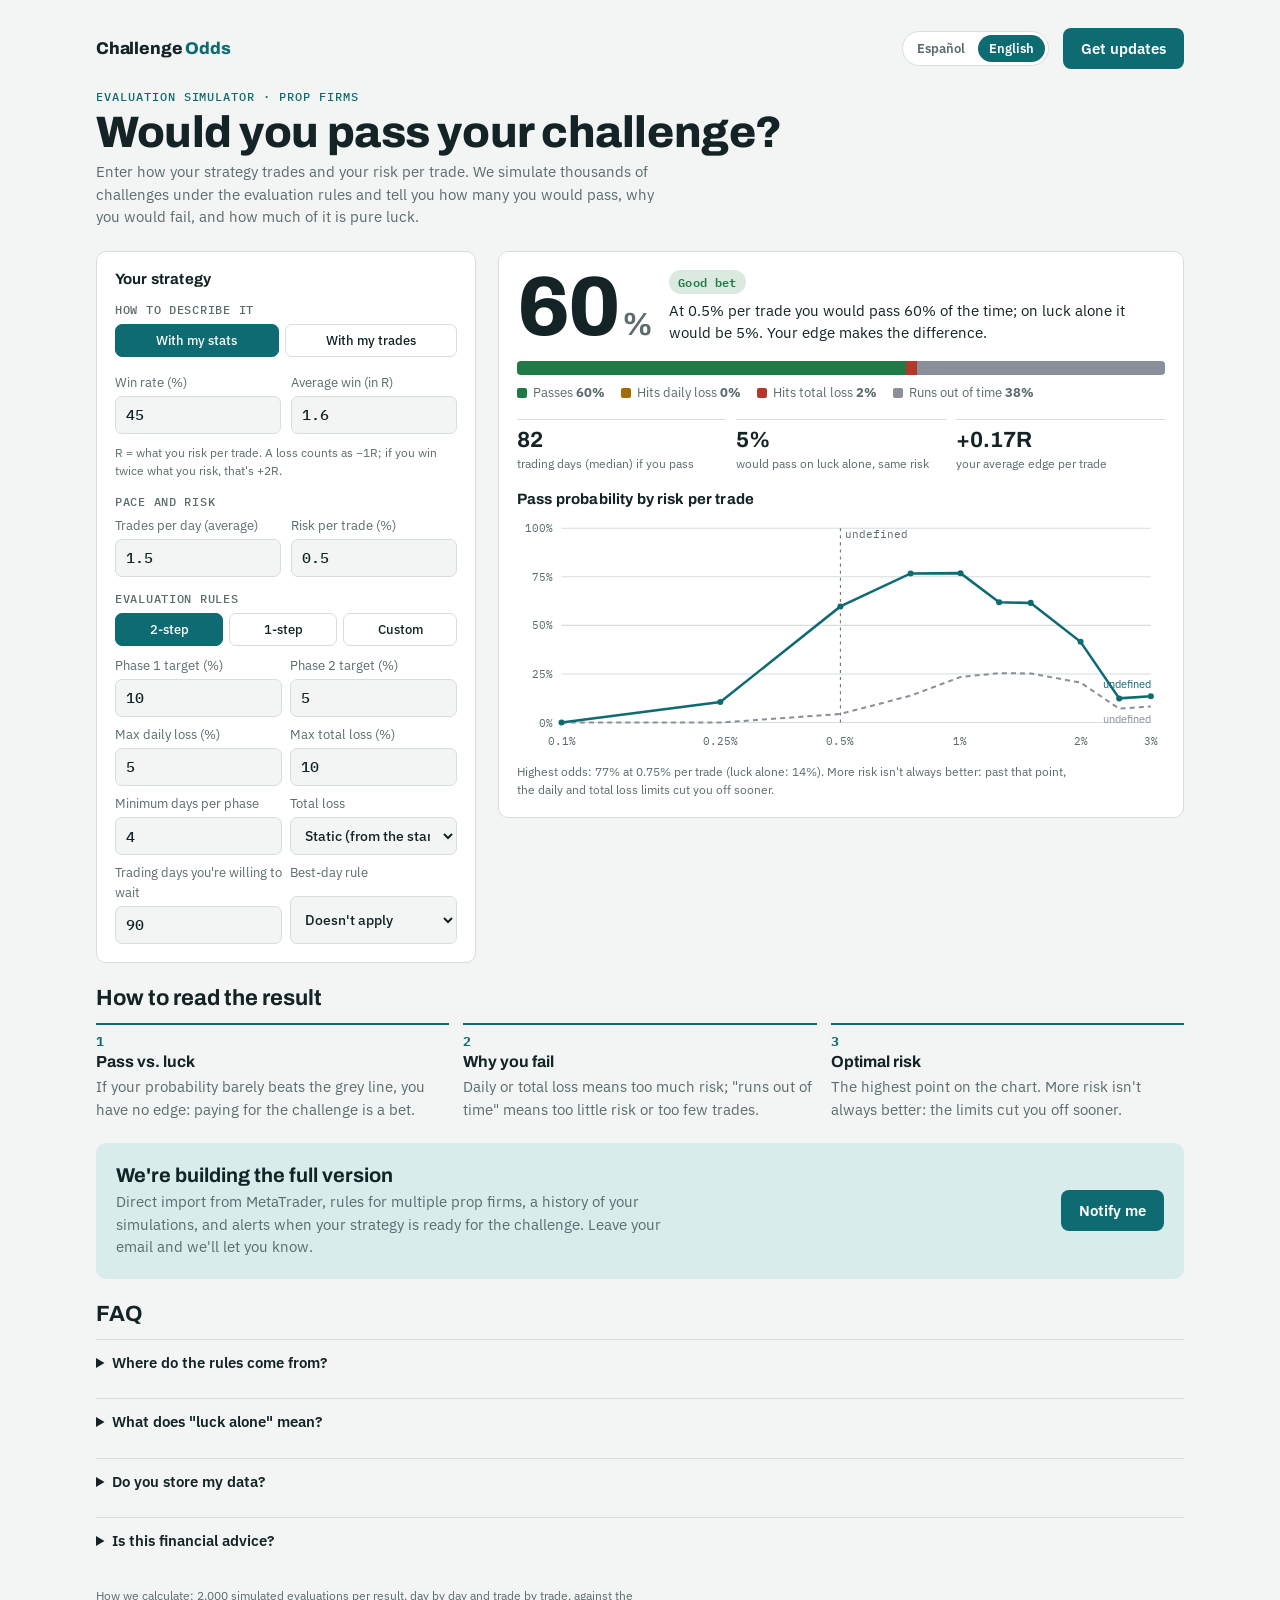
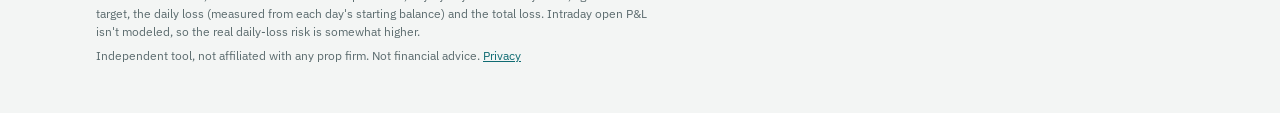
==== en/index.html @ f4de2fc9 "Selector de idioma visible Español/English Co-Authored-By: Claude Opus 5.5 <noreply@anthropic.com> C" ====
<!doctype html>
<html lang="en">
<head>
<meta charset="utf-8">
<meta name="viewport" content="width=device-width,initial-scale=1,viewport-fit=cover">
<title>Challenge Odds · Would you pass your prop firm challenge?</title>
<meta name="description" content="Simulate thousands of prop firm challenges with your strategy and risk per trade. See how likely you are to pass, why you would fail, and how much of it is luck.">
<meta property="og:title" content="Challenge Odds · Would you pass your prop firm challenge?">
<meta property="og:description" content="Free simulator for prop firm traders: pass probability, optimal risk per trade, and a comparison against pure luck.">
<meta property="og:type" content="website">
<meta name="theme-color" content="#0f6b72">
<link rel="alternate" hreflang="es" href="https://felipefg04.github.io/Pruebas-de-fondeo/">
<link rel="alternate" hreflang="en" href="https://felipefg04.github.io/Pruebas-de-fondeo/en/">
<link rel="icon" href="data:image/svg+xml,%3Csvg xmlns='http://www.w3.org/2000/svg' viewBox='0 0 32 32'%3E%3Crect width='32' height='32' rx='7' fill='%230f6b72'/%3E%3Cpath d='M6 22l6-6 5 4 9-11' fill='none' stroke='white' stroke-width='3' stroke-linecap='round' stroke-linejoin='round'/%3E%3C/svg%3E">
<link rel="preconnect" href="https://fonts.googleapis.com">
<link rel="preconnect" href="https://fonts.gstatic.com" crossorigin>
<link rel="stylesheet" href="https://fonts.googleapis.com/css2?family=Archivo:wght@500;700;800&family=IBM+Plex+Sans:wght@400;500;600&family=IBM+Plex+Mono:wght@400;500&display=swap">
<link rel="stylesheet" href="../assets/styles.css">
</head>
<body>
<div class="wrap">
  <nav class="top" aria-label="Main">
    <a class="brand" href="./">Challenge <i>Odds</i></a>
    <span style="display:flex;gap:14px;align-items:center">
      <span class="lang" role="group" aria-label="Language / Idioma"><a href="../" hreflang="es" lang="es">Español</a><a aria-current="page" lang="en">English</a></span>
      <a class="btn" href="#lista" data-waitlist hidden>Get updates</a>
    </span>
  </nav>

  <header>
    <span class="eyebrow">Evaluation simulator · prop firms</span>
    <h1>Would you pass your challenge?</h1>
    <p class="lede">Enter how your strategy trades and your risk per trade. We simulate thousands of challenges under the evaluation rules and tell you how many you would pass, why you would fail, and how much of it is pure luck.</p>
  </header>

  <div class="grid">
    <form class="panel" id="form" autocomplete="off">
      <h2>Your strategy</h2>

      <fieldset>
        <legend>How to describe it</legend>
        <div class="seg" role="group" aria-label="How to enter the strategy">
          <button type="button" data-mode="numeros" aria-pressed="true">With my stats</button>
          <button type="button" data-mode="lista" aria-pressed="false">With my trades</button>
        </div>
      </fieldset>

      <fieldset id="modo-numeros">
        <div class="row">
          <label for="winrate">Win rate (%)<input id="winrate" type="number" min="1" max="99" step="1" value="45"></label>
          <label for="winr">Average win (in R)<input id="winr" type="number" min="0.1" max="20" step="0.1" value="1.6"></label>
        </div>
        <p class="hint">R = what you risk per trade. A loss counts as −1R; if you win twice what you risk, that's +2R.</p>
      </fieldset>

      <fieldset id="modo-lista" hidden>
        <label for="lista">Result of each trade in R (one per line, or separated by spaces)
          <textarea id="lista" spellcheck="false">1.8
-1
-1
2.1
-1
0.4
1.5
-1
-1
2.0
-0.6
1.7</textarea>
        </label>
        <p class="hint">At least 20 trades for the result to mean something. Paste them from your journal or spreadsheet.</p>
      </fieldset>

      <fieldset>
        <legend>Pace and risk</legend>
        <div class="row">
          <label for="tpd">Trades per day (average)<input id="tpd" type="number" min="0.1" max="20" step="0.1" value="1.5"></label>
          <label for="riesgo">Risk per trade (%)<input id="riesgo" type="number" min="0.05" max="5" step="0.05" value="0.5"></label>
        </div>
      </fieldset>

      <fieldset>
        <legend>Evaluation rules</legend>
        <div class="seg" role="group" aria-label="Evaluation type">
          <button type="button" data-preset="dos" aria-pressed="true">2-step</button>
          <button type="button" data-preset="una" aria-pressed="false">1-step</button>
          <button type="button" data-preset="custom" aria-pressed="false">Custom</button>
        </div>
        <div class="rules">
          <label for="meta1">Phase 1 target (%)<input id="meta1" type="number" step="0.5" min="1" max="50"></label>
          <label for="meta2">Phase 2 target (%)<input id="meta2" type="number" step="0.5" min="0" max="50"></label>
          <label for="diaria">Max daily loss (%)<input id="diaria" type="number" step="0.5" min="0.5" max="50"></label>
          <label for="maxima">Max total loss (%)<input id="maxima" type="number" step="0.5" min="1" max="50"></label>
          <label for="dmin">Minimum days per phase<input id="dmin" type="number" step="1" min="0" max="60"></label>
          <label for="tipo">Total loss
            <select id="tipo"><option value="fija">Static (from the start)</option><option value="sube">Trails your best close</option></select>
          </label>
          <label for="horizonte">Trading days you're willing to wait<input id="horizonte" type="number" step="5" min="10" max="500" value="90"></label>
          <label for="mejordia">Best-day rule
            <select id="mejordia"><option value="no">Doesn't apply</option><option value="si">Max 50% of profit</option></select>
          </label>
        </div>
      </fieldset>
    </form>

    <section class="panel" aria-live="polite" aria-label="Result">
      <div class="verdict">
        <div class="big" id="prob">–<small>%</small></div>
        <div>
          <span class="pill" id="pill">Calculating</span>
          <p class="say" id="say"></p>
        </div>
      </div>

      <div style="display:grid;gap:8px">
        <div class="bar" aria-hidden="true"><span id="b-pasa" style="background:var(--good)"></span><span id="b-diaria" style="background:var(--warn)"></span><span id="b-max" style="background:var(--bad)"></span><span id="b-tiempo" style="background:var(--luck)"></span></div>
        <div class="legend">
          <span><i style="background:var(--good)"></i>Passes <b id="l-pasa">–</b></span>
          <span><i style="background:var(--warn)"></i>Hits daily loss <b id="l-diaria">–</b></span>
          <span><i style="background:var(--bad)"></i>Hits total loss <b id="l-max">–</b></span>
          <span><i style="background:var(--luck)"></i>Runs out of time <b id="l-tiempo">–</b></span>
        </div>
      </div>

      <div class="stats">
        <div class="stat"><b id="s-dias">–</b><span>trading days (median) if you pass</span></div>
        <div class="stat"><b id="s-suerte">–</b><span>would pass on luck alone, same risk</span></div>
        <div class="stat"><b id="s-ventaja">–</b><span>your average edge per trade</span></div>
      </div>

      <div style="display:grid;gap:6px">
        <h2>Pass probability by risk per trade</h2>
        <div class="chart" id="chart"></div>
        <p class="note" id="mejor"></p>
      </div>
    </section>
  </div>

  <section class="section" aria-labelledby="como">
    <h2 id="como">How to read the result</h2>
    <ol class="steps">
      <li><b>Pass vs. luck</b><span>If your probability barely beats the grey line, you have no edge: paying for the challenge is a bet.</span></li>
      <li><b>Why you fail</b><span>Daily or total loss means too much risk; "runs out of time" means too little risk or too few trades.</span></li>
      <li><b>Optimal risk</b><span>The highest point on the chart. More risk isn't always better: the limits cut you off sooner.</span></li>
    </ol>
  </section>

  <section class="cta" id="lista" data-waitlist hidden aria-labelledby="lista-t">
    <div>
      <h2 id="lista-t" style="margin:0;font:700 20px/1.2 var(--f-display)">We're building the full version</h2>
      <p>Direct import from MetaTrader, rules for multiple prop firms, a history of your simulations, and alerts when your strategy is ready for the challenge. Leave your email and we'll let you know.</p>
    </div>
    <a class="btn" id="waitlist-link" href="#" target="_blank" rel="noopener">Notify me</a>
  </section>

  <section class="section" aria-labelledby="faq">
    <h2 id="faq">FAQ</h2>
    <details><summary>Where do the rules come from?</summary><p>The "2-step" and "1-step" options summarize the most common evaluations as of June 2026: 10% and 5% targets, 5% or 3% daily loss and 10% total loss. Every firm has its own details: use "Custom" and confirm them on the firm's site before paying.</p></details>
    <details><summary>What does "luck alone" mean?</summary><p>We simulate the same strategy with the same volatility but an average profit of zero. That's what trading with no edge looks like. If your result looks like the luck result, the challenge comes down to chance.</p></details>
    <details><summary>Do you store my data?</summary><p>No. Everything runs in your browser; your numbers and trades are never sent to any server.</p></details>
    <details><summary>Is this financial advice?</summary><p>No. It's a calculation tool. Past results don't guarantee future results, and leveraged trading carries a risk of loss.</p></details>
  </section>

  <footer>
    <p class="note">How we calculate: 2,000 simulated evaluations per result, day by day and trade by trade, against the target, the daily loss (measured from each day's starting balance) and the total loss. Intraday open P&amp;L isn't modeled, so the real daily-loss risk is somewhat higher.</p>
    <p class="note">Independent tool, not affiliated with any prop firm. Not financial advice. <a href="privacy.html">Privacy</a></p>
  </footer>
</div>
<script type="module" src="../assets/app.js"></script>
</body>
</html>
---- assets/styles.css ----
/* Layout: herramienta de dos columnas (entradas | veredicto), estética de terminal de broker: papel claro, tinta azul petróleo, verde/rojo semánticos */
:root{
  --bg:#f3f5f4; --panel:#ffffff; --ink:#132326; --muted:#5b6b6e; --line:#d6dedd;
  --accent:#0f6b72; --accent-soft:#d9ecec; --good:#1f7a45; --bad:#b4372b; --warn:#a46a07; --luck:#8a8f99;
  --f-display:"Archivo",system-ui,sans-serif; --f-body:"IBM Plex Sans",system-ui,sans-serif; --f-mono:"IBM Plex Mono",ui-monospace,monospace;
}
@media (prefers-color-scheme:dark){:root:not([data-theme="light"]){
  --bg:#0e1617; --panel:#152022; --ink:#e3ecec; --muted:#93a3a5; --line:#273537;
  --accent:#4fb3ba; --accent-soft:#183a3d; --good:#4fc082; --bad:#ef7a6c; --warn:#e2ac4a; --luck:#7d8590; color-scheme:dark}}
:root[data-theme="dark"]{
  --bg:#0e1617; --panel:#152022; --ink:#e3ecec; --muted:#93a3a5; --line:#273537;
  --accent:#4fb3ba; --accent-soft:#183a3d; --good:#4fc082; --bad:#ef7a6c; --warn:#e2ac4a; --luck:#7d8590; color-scheme:dark}
*{box-sizing:border-box}
html{-webkit-text-size-adjust:100%}
body{margin:0;background:var(--bg);color:var(--ink);font:15px/1.5 var(--f-body)}
:root{padding-top:env(safe-area-inset-top,0px);padding-bottom:env(safe-area-inset-bottom,0px)}
[hidden]{display:none!important}
img{max-width:100%}
a{color:var(--accent)}
.wrap{max-width:1120px;margin:0 auto;padding-block:28px 48px;padding-left:max(16px,env(safe-area-inset-left,0px));padding-right:max(16px,env(safe-area-inset-right,0px));display:grid;gap:22px}
header{display:grid;gap:6px}
.eyebrow{font:500 12px/1 var(--f-mono);letter-spacing:.08em;text-transform:uppercase;color:var(--accent)}
h1{font:800 clamp(28px,4.4vw,44px)/1.05 var(--f-display);margin:0;letter-spacing:-.01em;text-wrap:balance}
.lede{margin:0;color:var(--muted);max-width:62ch}
.grid{display:grid;grid-template-columns:minmax(0,380px) minmax(0,1fr);gap:22px;align-items:start}
@media (max-width:860px){.grid{grid-template-columns:minmax(0,1fr)}}
.panel{background:var(--panel);border:1px solid var(--line);border-radius:10px;padding:18px;display:grid;gap:16px;min-width:0}
.panel h2{font:700 15px/1.2 var(--f-display);margin:0;letter-spacing:.01em}
fieldset{border:0;margin:0;padding:0;display:grid;gap:10px;min-width:0}
legend{font:500 12px/1 var(--f-mono);letter-spacing:.06em;text-transform:uppercase;color:var(--muted);margin-bottom:8px;padding:0}
.seg{display:flex;flex-wrap:wrap;gap:6px}
.seg button{flex:1 1 auto;font:500 13px/1 var(--f-body);padding:9px 10px;border:1px solid var(--line);background:transparent;color:var(--ink);border-radius:7px;cursor:pointer}
.seg button[aria-pressed="true"]{background:var(--accent);border-color:var(--accent);color:var(--panel)}
.seg button:focus-visible,input:focus-visible,textarea:focus-visible,select:focus-visible{outline:2px solid var(--accent);outline-offset:2px}
.row{display:grid;grid-template-columns:1fr 1fr;gap:10px}
label{display:grid;gap:4px;font-size:13px;color:var(--muted);min-width:0}
input,select,textarea{font:500 15px/1.3 var(--f-mono);color:var(--ink);background:var(--bg);border:1px solid var(--line);border-radius:7px;padding:8px 10px;width:100%;box-sizing:border-box;font-variant-numeric:tabular-nums}
textarea{min-height:120px;resize:vertical;font-size:13px}
.hint{font-size:12px;color:var(--muted);margin:0}
.rules{display:grid;grid-template-columns:repeat(2,minmax(0,1fr));gap:8px}
.verdict{display:grid;grid-template-columns:auto 1fr;gap:18px;align-items:center}
@media (max-width:520px){.verdict{grid-template-columns:1fr}}
.big{font:800 clamp(52px,9vw,84px)/.9 var(--f-display);font-variant-numeric:tabular-nums;letter-spacing:-.02em}
.big small{font-size:.38em;font-weight:700;color:var(--muted);margin-left:2px}
.pill{display:inline-block;font:600 12px/1 var(--f-mono);padding:6px 9px;border-radius:999px;letter-spacing:.03em}
.pill.good{background:color-mix(in srgb,var(--good) 16%,transparent);color:var(--good)}
.pill.warn{background:color-mix(in srgb,var(--warn) 18%,transparent);color:var(--warn)}
.pill.bad{background:color-mix(in srgb,var(--bad) 16%,transparent);color:var(--bad)}
.say{margin:6px 0 0;max-width:60ch}
.bar{display:flex;height:14px;border-radius:4px;overflow:hidden;background:var(--line)}
.bar span{display:block;height:100%}
.legend{display:flex;flex-wrap:wrap;gap:6px 16px;font-size:13px;color:var(--muted)}
.legend i{display:inline-block;width:10px;height:10px;border-radius:2px;margin-right:6px;vertical-align:-1px}
.stats{display:grid;grid-template-columns:repeat(3,minmax(0,1fr));gap:10px}
@media (max-width:520px){.stats{grid-template-columns:1fr 1fr}}
.stat{border-top:1px solid var(--line);padding-top:8px}
.stat b{display:block;font:700 22px/1.1 var(--f-display);font-variant-numeric:tabular-nums}
.stat span{font-size:12px;color:var(--muted)}
.chart{width:100%;overflow-x:auto}
.chart svg{display:block;width:100%;min-width:420px;height:auto}
.note{font-size:12px;color:var(--muted);margin:0;max-width:80ch}
footer{display:grid;gap:6px}
@media (prefers-reduced-motion:no-preference){.bar span{transition:width .35s ease}}

.section{display:grid;gap:12px}
.section h2{font:700 22px/1.2 var(--f-display);margin:0;text-wrap:balance}
.steps{display:grid;grid-template-columns:repeat(3,minmax(0,1fr));gap:14px;margin:0;padding:0;list-style:none;counter-reset:s}
@media (max-width:760px){.steps{grid-template-columns:minmax(0,1fr)}}
.steps li{counter-increment:s;border-top:2px solid var(--accent);padding-top:10px;display:grid;gap:4px}
.steps li::before{content:counter(s);font:700 13px/1 var(--f-mono);color:var(--accent)}
.steps b{font:700 16px/1.25 var(--f-display)}
.steps span{color:var(--muted)}
.cta{display:grid;grid-template-columns:minmax(0,1fr) auto;gap:16px;align-items:center;background:var(--accent-soft);border-radius:10px;padding:20px}
@media (max-width:640px){.cta{grid-template-columns:minmax(0,1fr)}}
.cta p{margin:4px 0 0;color:var(--muted);max-width:62ch}
.btn{display:inline-block;font:600 15px/1 var(--f-body);background:var(--accent);color:var(--panel);text-decoration:none;padding:13px 18px;border-radius:8px;text-align:center}
.btn:focus-visible{outline:2px solid var(--ink);outline-offset:2px}
details{border-top:1px solid var(--line);padding:12px 0}
summary{cursor:pointer;font-weight:600}
details p{margin:8px 0 0;color:var(--muted);max-width:70ch}
.top{display:flex;justify-content:space-between;align-items:center;gap:12px;flex-wrap:wrap}
.brand{font:800 17px/1 var(--f-display);color:var(--ink);text-decoration:none;letter-spacing:-.01em}
.brand i{font-style:normal;color:var(--accent)}
select{font:500 14px/1.3 var(--f-body)}

.lang{display:inline-flex;border:1px solid var(--line);border-radius:999px;padding:3px;gap:2px;background:var(--panel)}
.lang a{font:600 13px/1 var(--f-body);color:var(--muted);text-decoration:none;padding:7px 11px;border-radius:999px}
.lang a[aria-current]{background:var(--accent);color:var(--panel)}
.lang a:focus-visible{outline:2px solid var(--ink);outline-offset:2px}
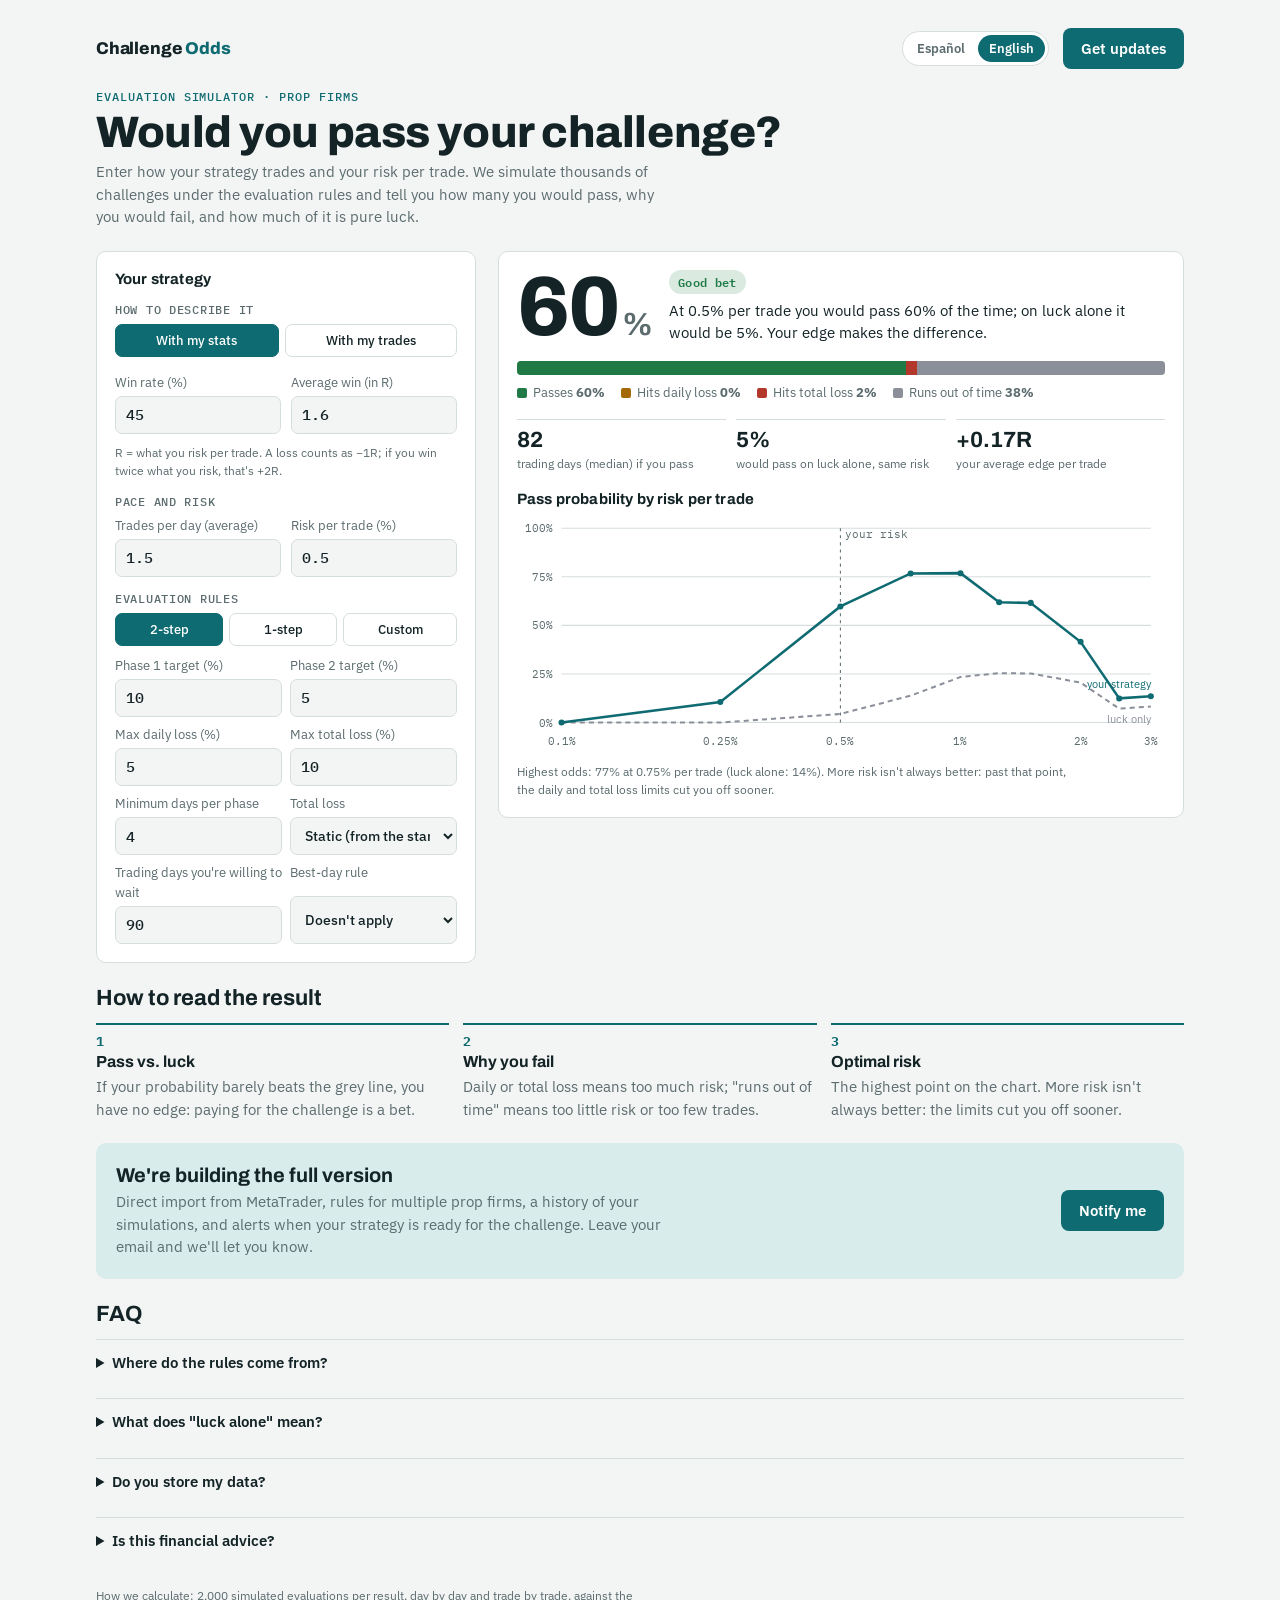
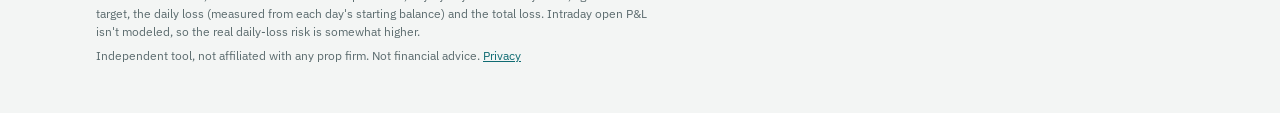
==== commit b9049706: "Contador de visitas GoatCounter (sin cookies) y aviso en privacidad Co-Authored-By: Claude Opus 5.5 " ====
--- a/en/index.html
+++ b/en/index.html
@@ -167,5 +167,6 @@
   </footer>
 </div>
 <script type="module" src="../assets/app.js"></script>
+<script data-goatcounter="https://felipefg.goatcounter.com/count" async src="//gc.zgo.at/count.js"></script>
 </body>
 </html>
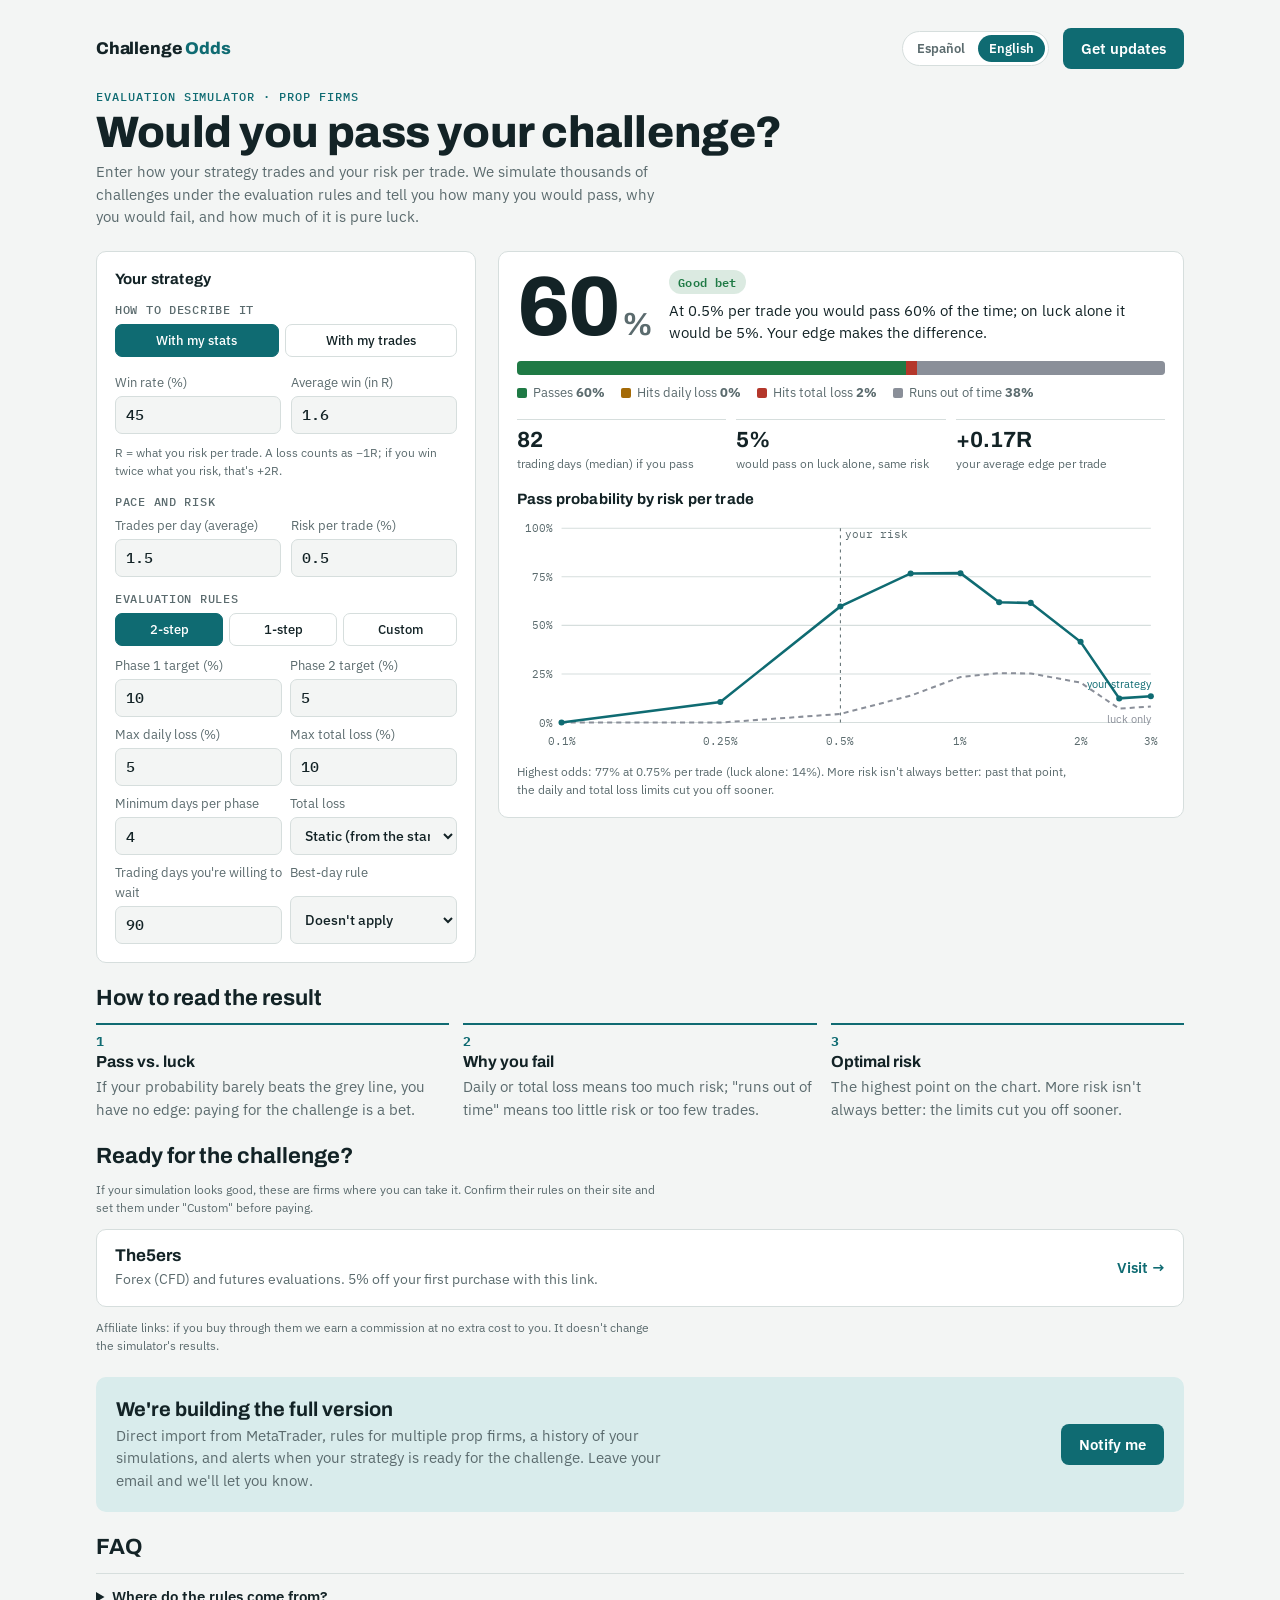
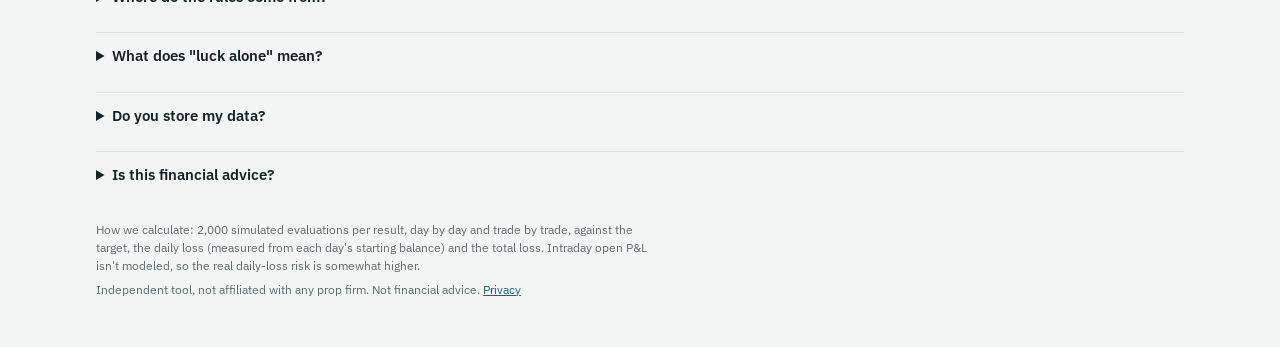
==== commit 555691c1: "Sección de prop firms con link de afiliado (The5ers), aviso y conteo de clics Co-Authored-By: Claude" ====
--- a/en/index.html
+++ b/en/index.html
@@ -23,7 +23,7 @@
     <a class="brand" href="./">Challenge <i>Odds</i></a>
     <span style="display:flex;gap:14px;align-items:center">
       <span class="lang" role="group" aria-label="Language / Idioma"><a href="../" hreflang="es" lang="es">Español</a><a aria-current="page" lang="en">English</a></span>
-      <a class="btn" href="#lista" data-waitlist hidden>Get updates</a>
+      <a class="btn" href="#espera" data-waitlist hidden>Get updates</a>
     </span>
   </nav>
 
@@ -145,7 +145,14 @@
     </ol>
   </section>
 
-  <section class="cta" id="lista" data-waitlist hidden aria-labelledby="lista-t">
+  <section class="section" id="firmas" hidden aria-labelledby="firmas-t">
+    <h2 id="firmas-t">Ready for the challenge?</h2>
+    <p class="note" style="margin:0">If your simulation looks good, these are firms where you can take it. Confirm their rules on their site and set them under "Custom" before paying.</p>
+    <div class="firms" id="firmas-list"></div>
+    <p class="note" style="margin:0">Affiliate links: if you buy through them we earn a commission at no extra cost to you. It doesn't change the simulator's results.</p>
+  </section>
+
+  <section class="cta" id="espera" data-waitlist hidden aria-labelledby="lista-t">
     <div>
       <h2 id="lista-t" style="margin:0;font:700 20px/1.2 var(--f-display)">We're building the full version</h2>
       <p>Direct import from MetaTrader, rules for multiple prop firms, a history of your simulations, and alerts when your strategy is ready for the challenge. Leave your email and we'll let you know.</p>
--- a/assets/styles.css
+++ b/assets/styles.css
@@ -87,3 +87,11 @@
 .lang a{font:600 13px/1 var(--f-body);color:var(--muted);text-decoration:none;padding:7px 11px;border-radius:999px}
 .lang a[aria-current]{background:var(--accent);color:var(--panel)}
 .lang a:focus-visible{outline:2px solid var(--ink);outline-offset:2px}
+
+.firms{display:grid;gap:10px}
+.firm{display:grid;grid-template-columns:minmax(0,1fr) auto;gap:2px 16px;align-items:center;padding:16px 18px;border:1px solid var(--line);border-radius:10px;background:var(--panel);color:var(--ink);text-decoration:none}
+.firm:hover{border-color:var(--accent)}
+.firm:focus-visible{outline:2px solid var(--ink);outline-offset:2px}
+.firm b{font:700 17px/1.2 var(--f-display)}
+.firm span{grid-column:1;color:var(--muted);font-size:14px}
+.firm i{grid-column:2;grid-row:1/3;font-style:normal;font-weight:600;color:var(--accent)}
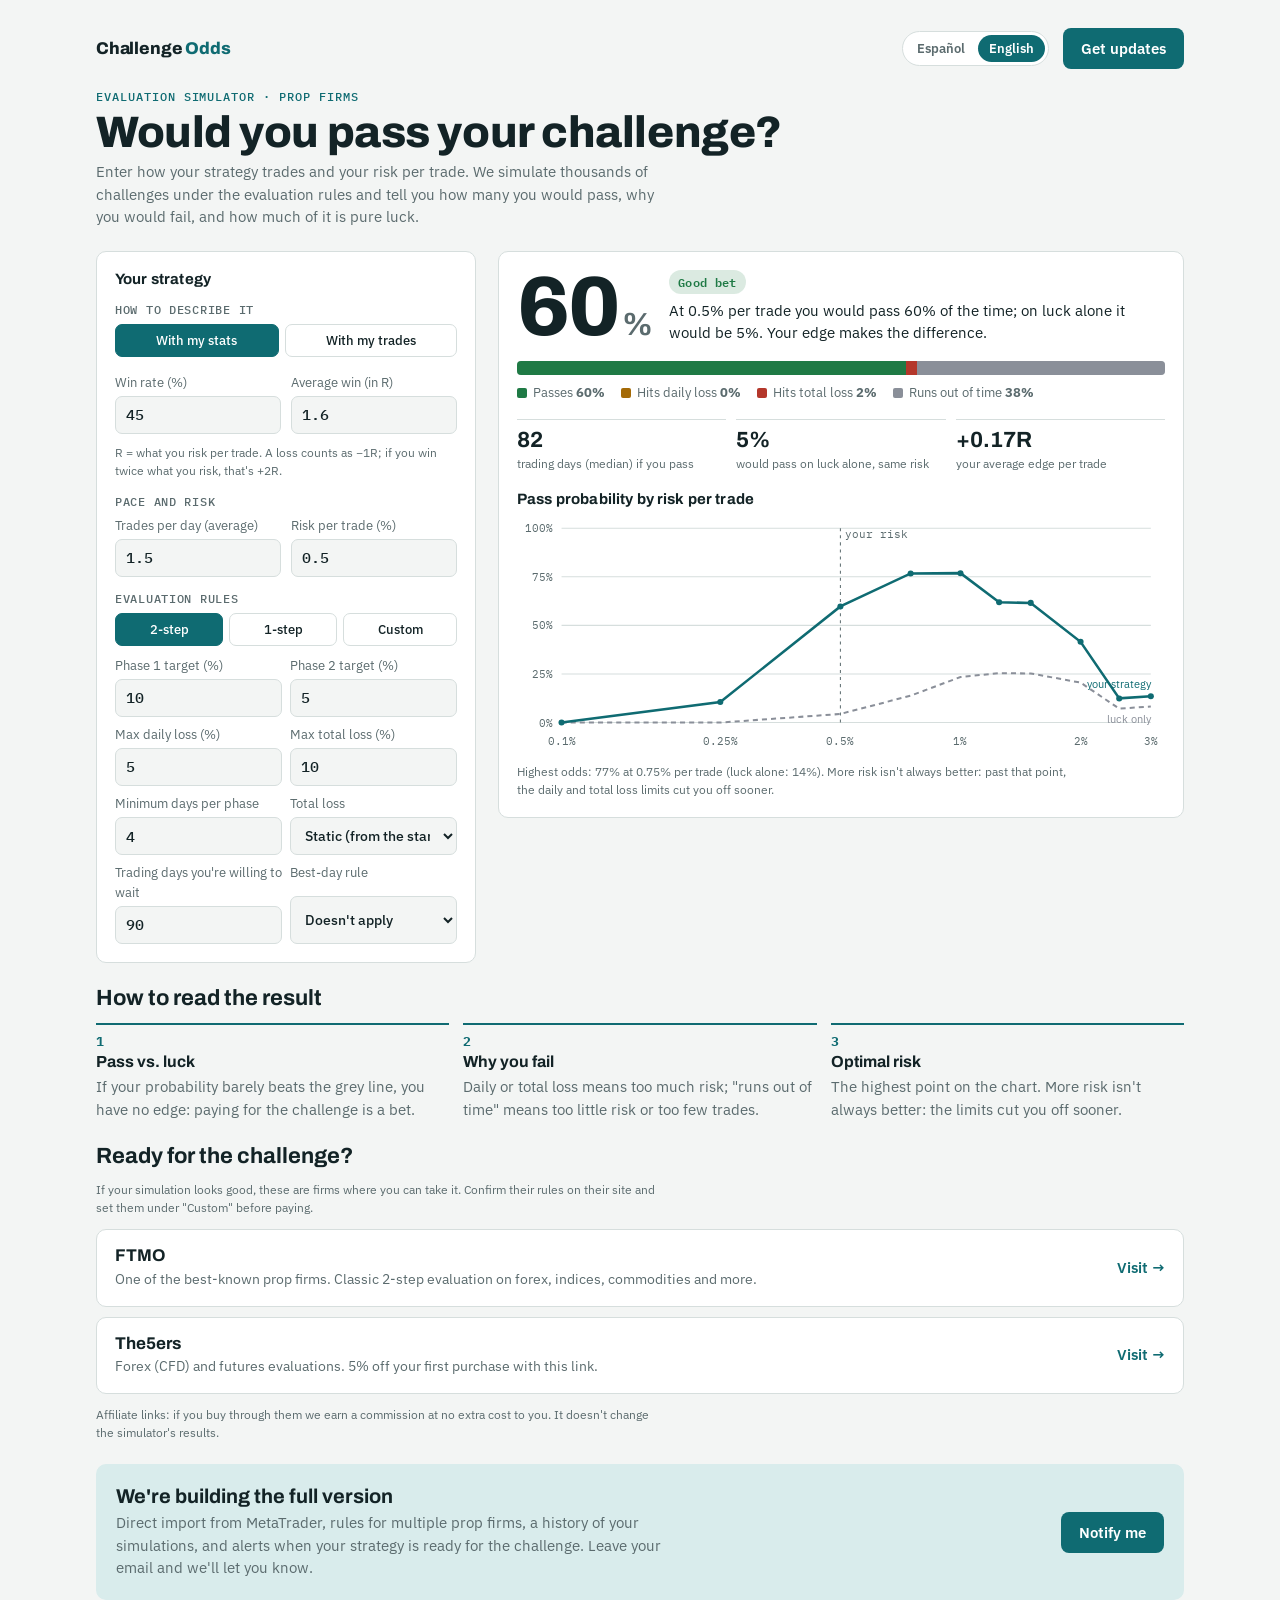
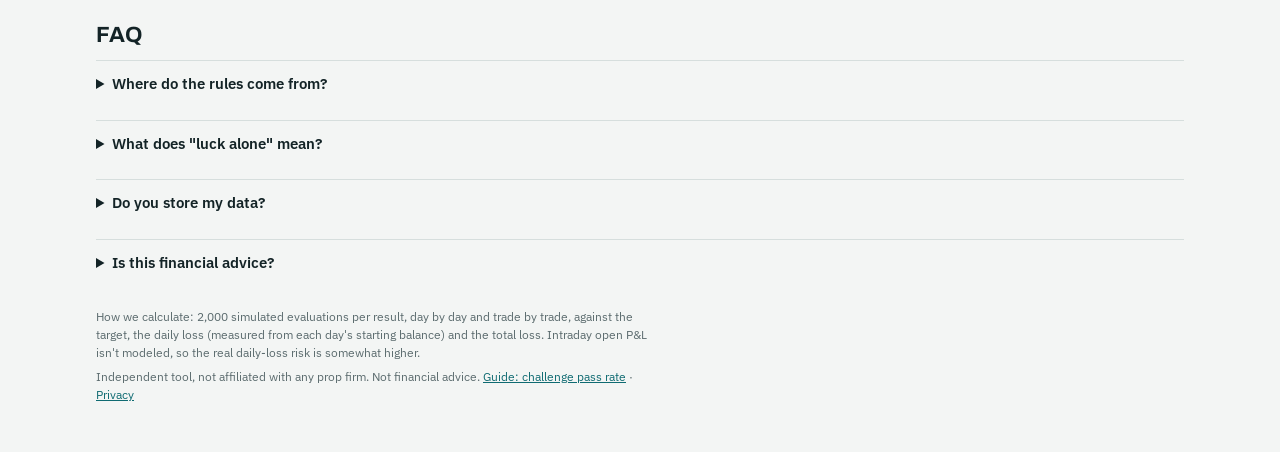
==== commit f4452359: "Guías SEO ES/EN de probabilidad de pasar un challenge, sitemap y registro de difusión Co-Authored-By" ====
--- a/en/index.html
+++ b/en/index.html
@@ -170,7 +170,7 @@
 
   <footer>
     <p class="note">How we calculate: 2,000 simulated evaluations per result, day by day and trade by trade, against the target, the daily loss (measured from each day's starting balance) and the total loss. Intraday open P&amp;L isn't modeled, so the real daily-loss risk is somewhat higher.</p>
-    <p class="note">Independent tool, not affiliated with any prop firm. Not financial advice. <a href="privacy.html">Privacy</a></p>
+    <p class="note">Independent tool, not affiliated with any prop firm. Not financial advice. <a href="challenge-pass-rate.html">Guide: challenge pass rate</a> · <a href="privacy.html">Privacy</a></p>
   </footer>
 </div>
 <script type="module" src="../assets/app.js"></script>
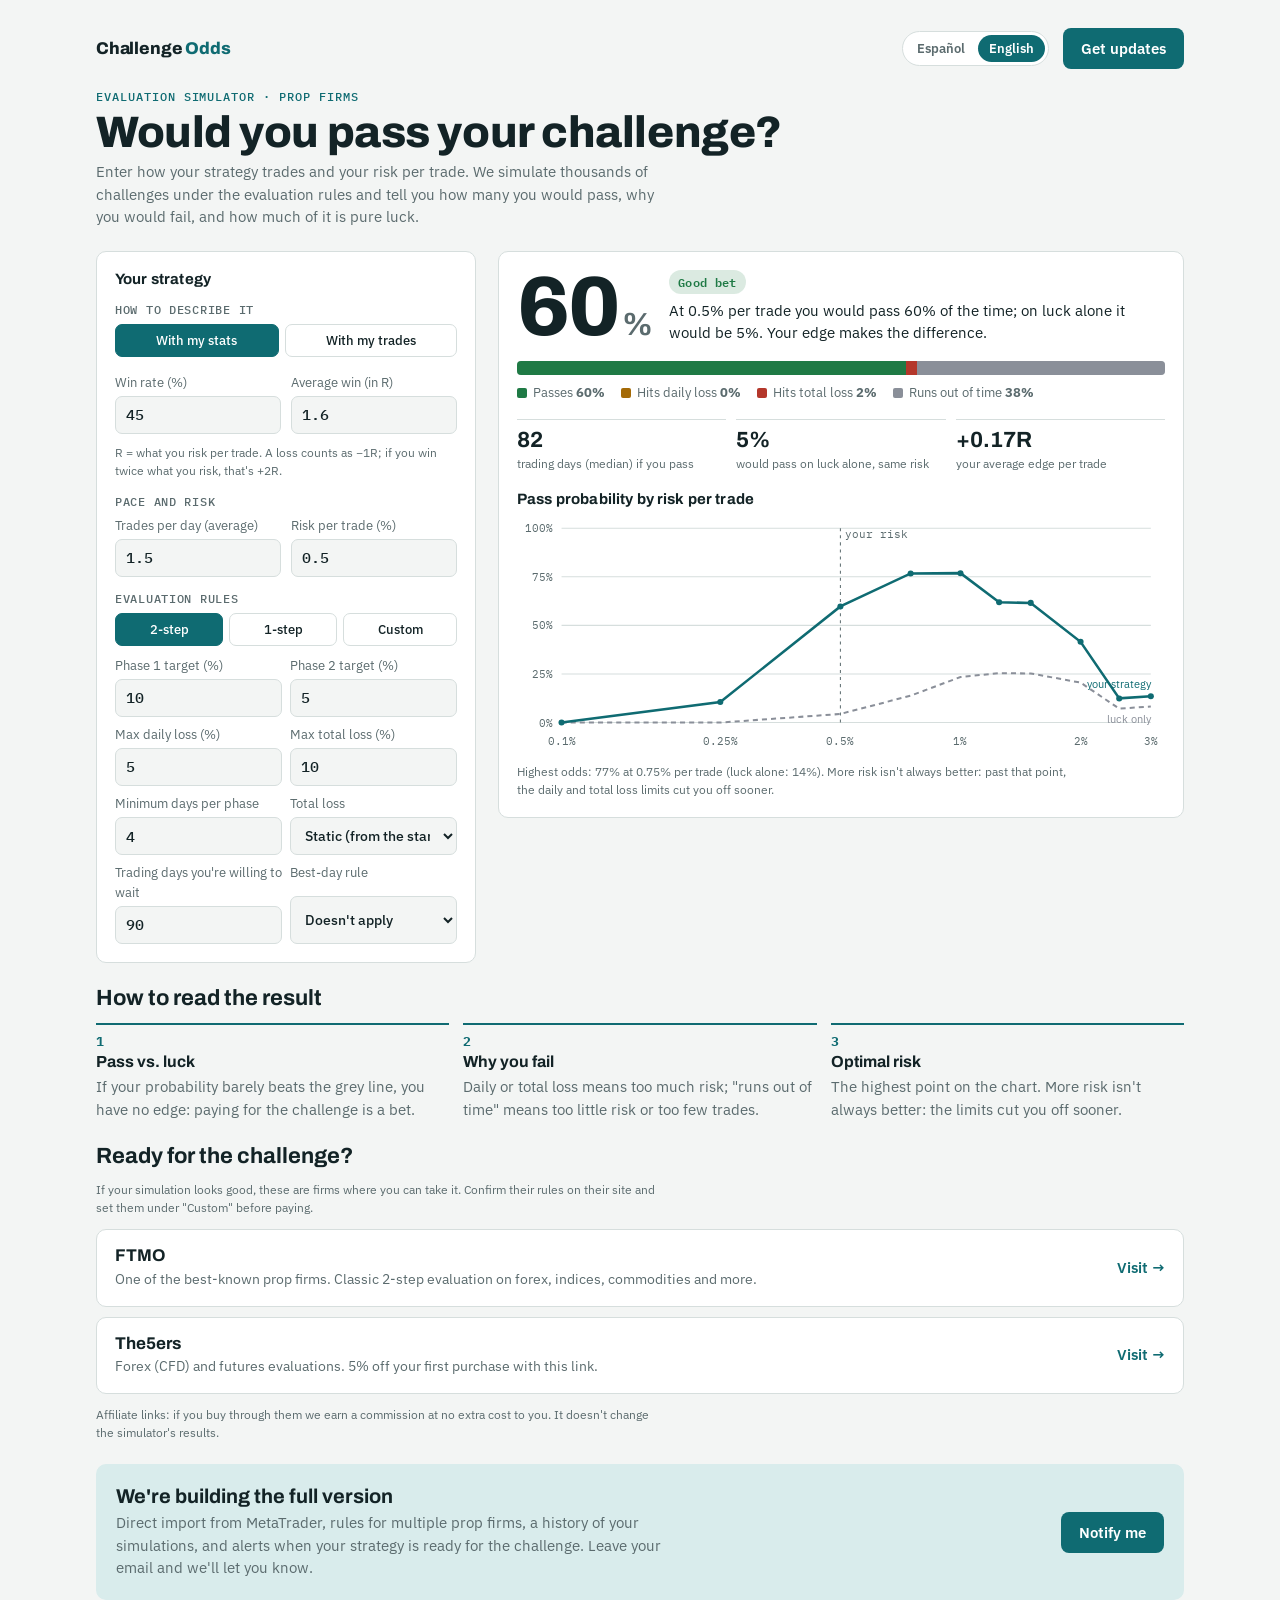
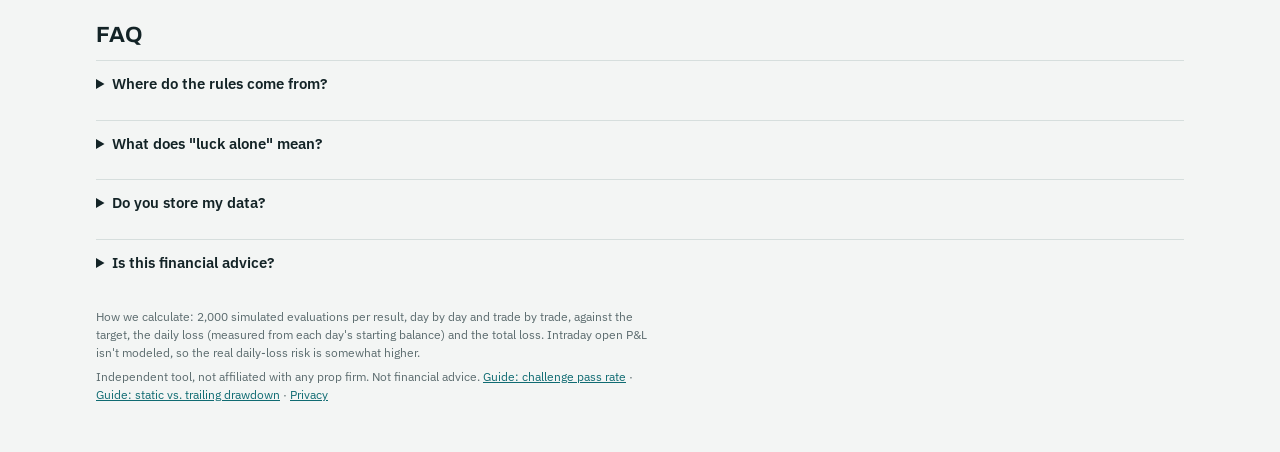
==== commit 61b14849: "SEO: guía ES/EN drawdown fijo vs. trailing, sitemap y difusión 2026-11-11 Co-Authored-By: Claude <no" ====
--- a/en/index.html
+++ b/en/index.html
@@ -9,6 +9,7 @@
 <meta property="og:description" content="Free simulator for prop firm traders: pass probability, optimal risk per trade, and a comparison against pure luck.">
 <meta property="og:type" content="website">
 <meta name="theme-color" content="#0f6b72">
+<link rel="canonical" href="https://felipefg04.github.io/Pruebas-de-fondeo/en/">
 <link rel="alternate" hreflang="es" href="https://felipefg04.github.io/Pruebas-de-fondeo/">
 <link rel="alternate" hreflang="en" href="https://felipefg04.github.io/Pruebas-de-fondeo/en/">
 <link rel="icon" href="data:image/svg+xml,%3Csvg xmlns='http://www.w3.org/2000/svg' viewBox='0 0 32 32'%3E%3Crect width='32' height='32' rx='7' fill='%230f6b72'/%3E%3Cpath d='M6 22l6-6 5 4 9-11' fill='none' stroke='white' stroke-width='3' stroke-linecap='round' stroke-linejoin='round'/%3E%3C/svg%3E">
@@ -170,7 +171,7 @@
 
   <footer>
     <p class="note">How we calculate: 2,000 simulated evaluations per result, day by day and trade by trade, against the target, the daily loss (measured from each day's starting balance) and the total loss. Intraday open P&amp;L isn't modeled, so the real daily-loss risk is somewhat higher.</p>
-    <p class="note">Independent tool, not affiliated with any prop firm. Not financial advice. <a href="challenge-pass-rate.html">Guide: challenge pass rate</a> · <a href="privacy.html">Privacy</a></p>
+    <p class="note">Independent tool, not affiliated with any prop firm. Not financial advice. <a href="challenge-pass-rate.html">Guide: challenge pass rate</a> · <a href="static-vs-trailing-drawdown.html">Guide: static vs. trailing drawdown</a> · <a href="privacy.html">Privacy</a></p>
   </footer>
 </div>
 <script type="module" src="../assets/app.js"></script>
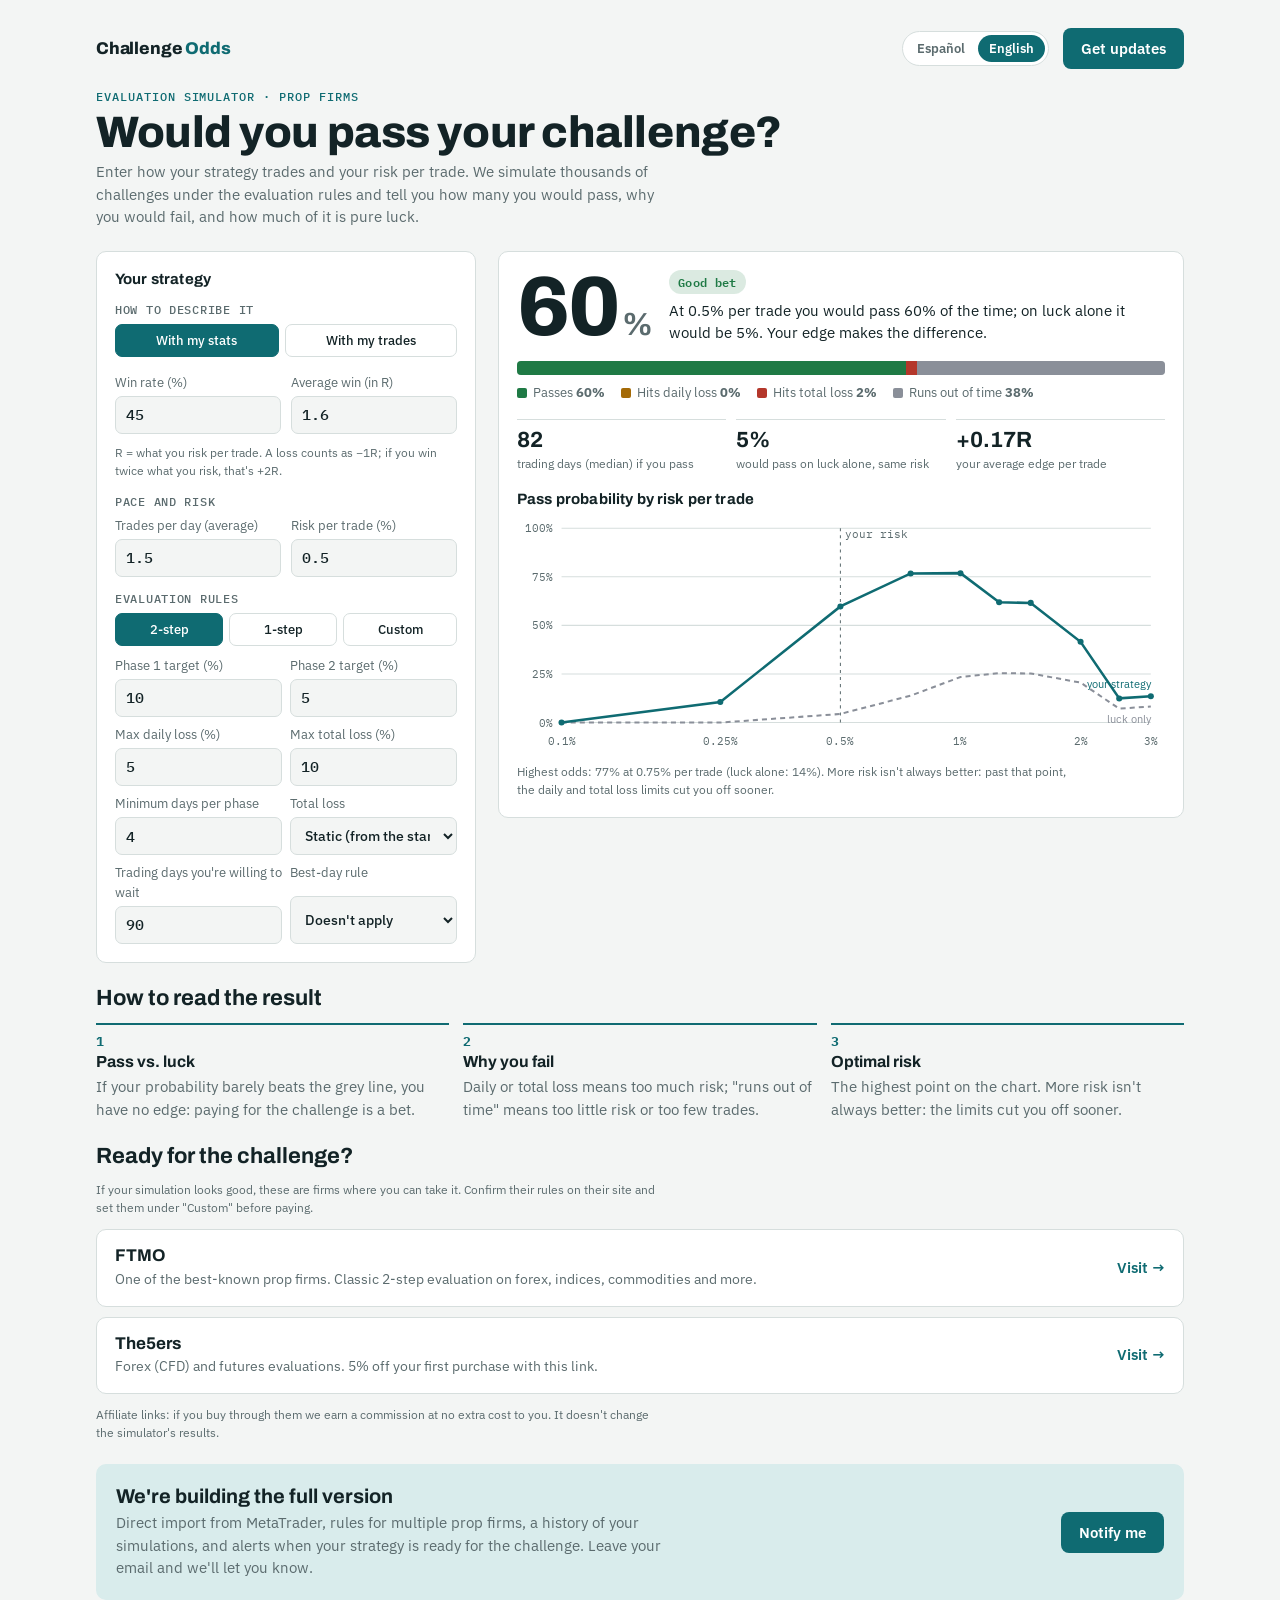
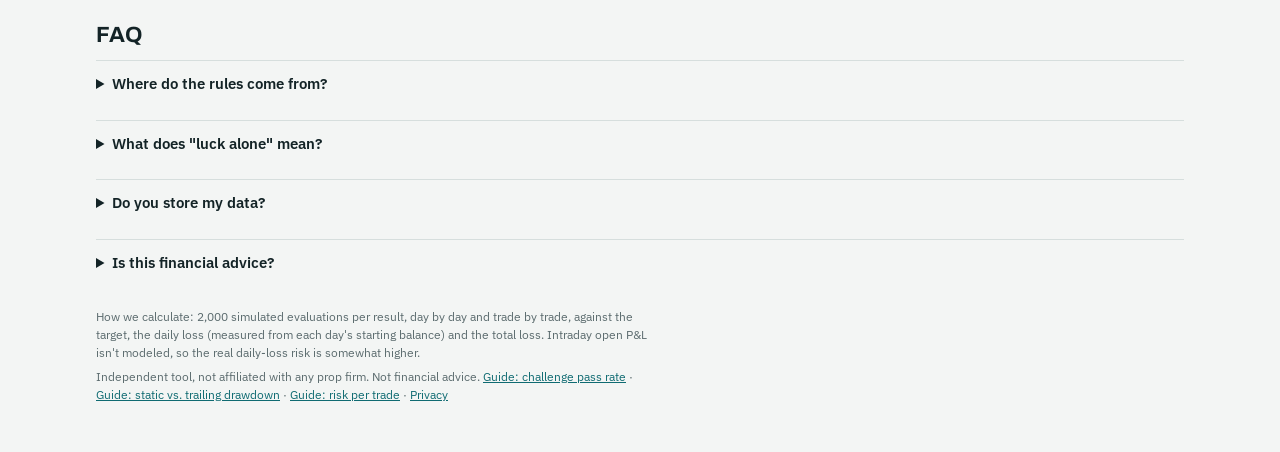
==== commit c20208b5: "SEO: guía ES/EN cuánto arriesgar por operación, sitemap y difusión 2026-11-18 Co-Authored-By: Claude" ====
--- a/en/index.html
+++ b/en/index.html
@@ -171,7 +171,7 @@
 
   <footer>
     <p class="note">How we calculate: 2,000 simulated evaluations per result, day by day and trade by trade, against the target, the daily loss (measured from each day's starting balance) and the total loss. Intraday open P&amp;L isn't modeled, so the real daily-loss risk is somewhat higher.</p>
-    <p class="note">Independent tool, not affiliated with any prop firm. Not financial advice. <a href="challenge-pass-rate.html">Guide: challenge pass rate</a> · <a href="static-vs-trailing-drawdown.html">Guide: static vs. trailing drawdown</a> · <a href="privacy.html">Privacy</a></p>
+    <p class="note">Independent tool, not affiliated with any prop firm. Not financial advice. <a href="challenge-pass-rate.html">Guide: challenge pass rate</a> · <a href="static-vs-trailing-drawdown.html">Guide: static vs. trailing drawdown</a> · <a href="risk-per-trade-challenge.html">Guide: risk per trade</a> · <a href="privacy.html">Privacy</a></p>
   </footer>
 </div>
 <script type="module" src="../assets/app.js"></script>
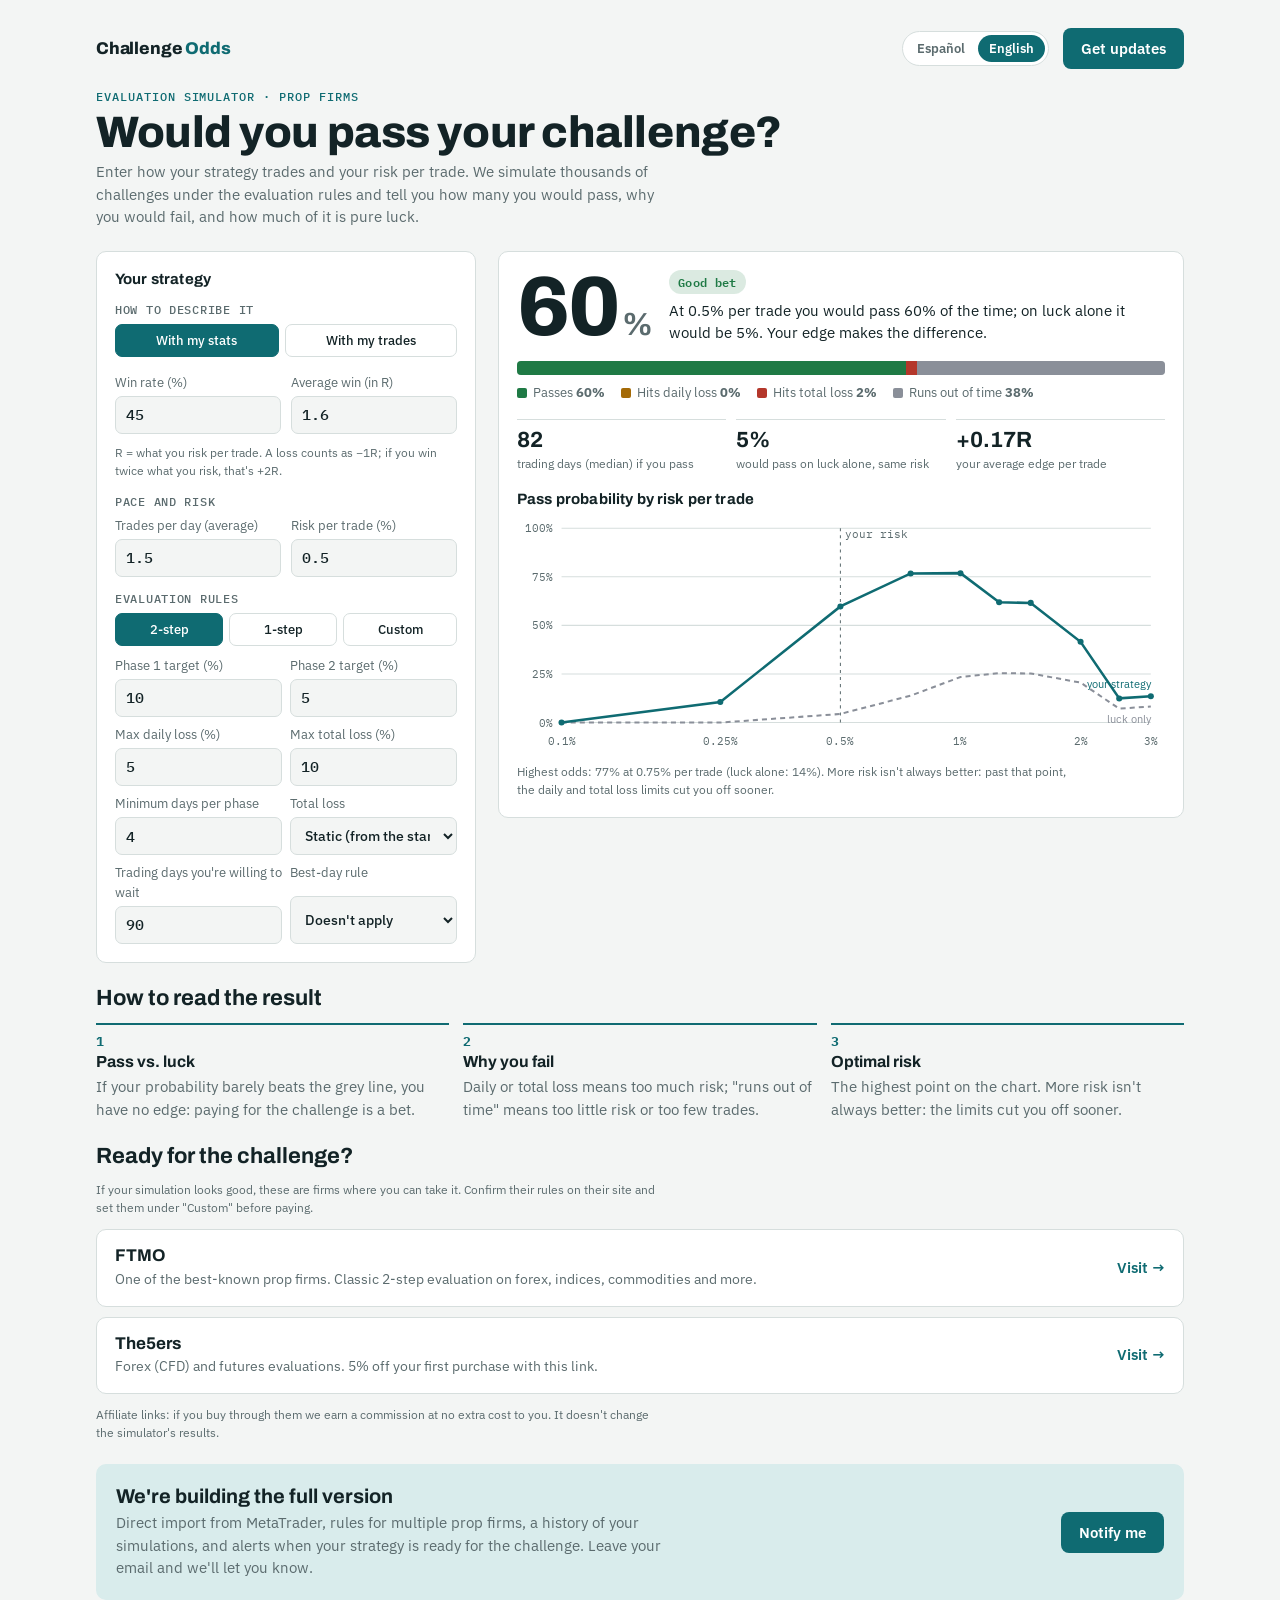
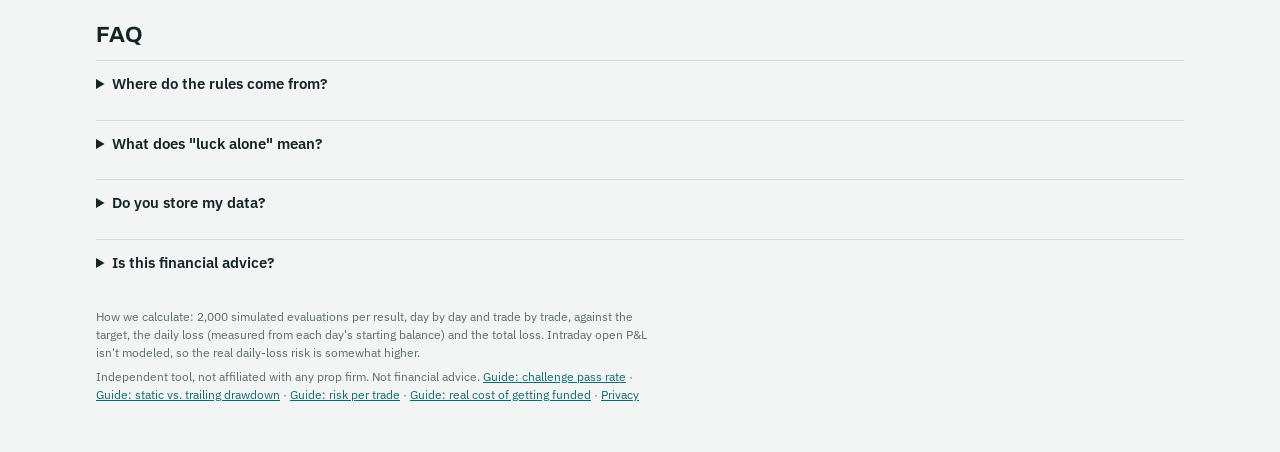
==== commit a9e2dc02: "Difusión 25-11: guía costo real de fondearse (ES/EN) Co-Authored-By: Claude <noreply@anthropic.com> " ====
--- a/en/index.html
+++ b/en/index.html
@@ -171,7 +171,7 @@
 
   <footer>
     <p class="note">How we calculate: 2,000 simulated evaluations per result, day by day and trade by trade, against the target, the daily loss (measured from each day's starting balance) and the total loss. Intraday open P&amp;L isn't modeled, so the real daily-loss risk is somewhat higher.</p>
-    <p class="note">Independent tool, not affiliated with any prop firm. Not financial advice. <a href="challenge-pass-rate.html">Guide: challenge pass rate</a> · <a href="static-vs-trailing-drawdown.html">Guide: static vs. trailing drawdown</a> · <a href="risk-per-trade-challenge.html">Guide: risk per trade</a> · <a href="privacy.html">Privacy</a></p>
+    <p class="note">Independent tool, not affiliated with any prop firm. Not financial advice. <a href="challenge-pass-rate.html">Guide: challenge pass rate</a> · <a href="static-vs-trailing-drawdown.html">Guide: static vs. trailing drawdown</a> · <a href="risk-per-trade-challenge.html">Guide: risk per trade</a> · <a href="prop-firm-challenge-cost.html">Guide: real cost of getting funded</a> · <a href="privacy.html">Privacy</a></p>
   </footer>
 </div>
 <script type="module" src="../assets/app.js"></script>
